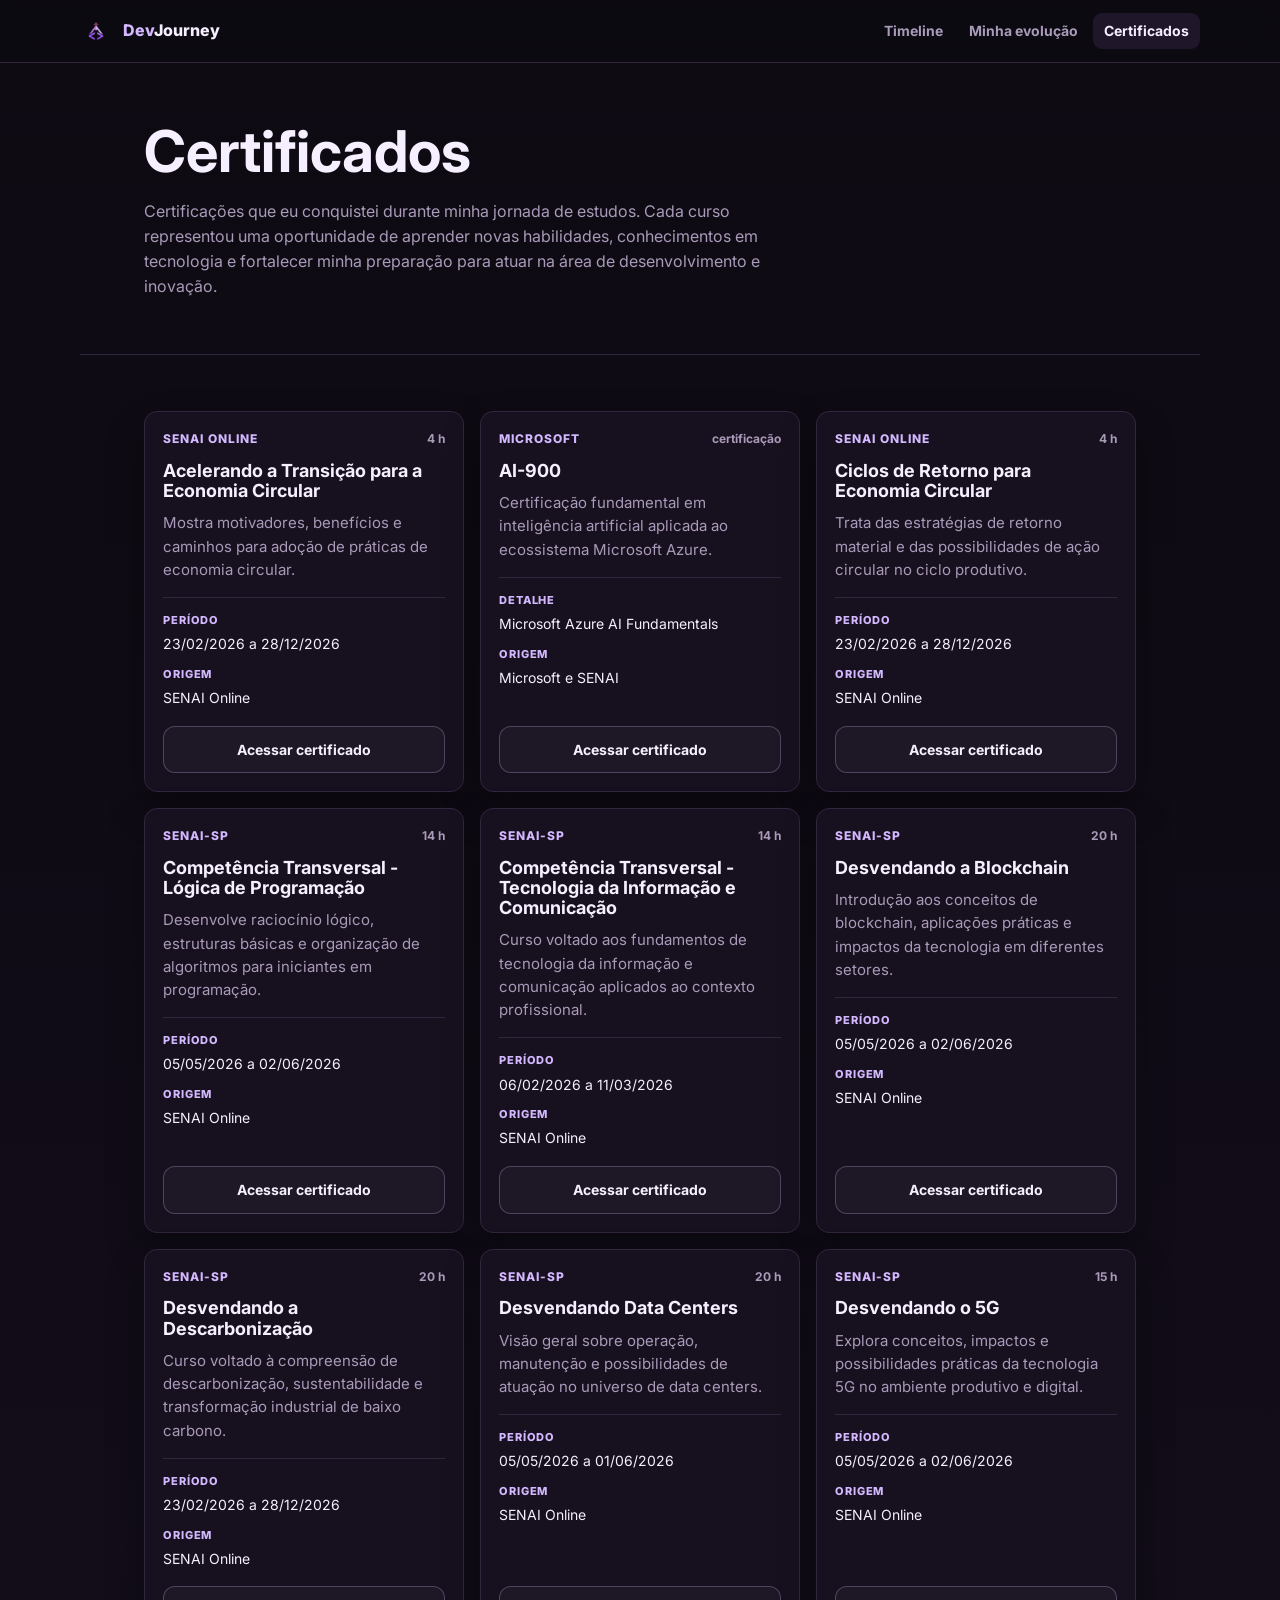
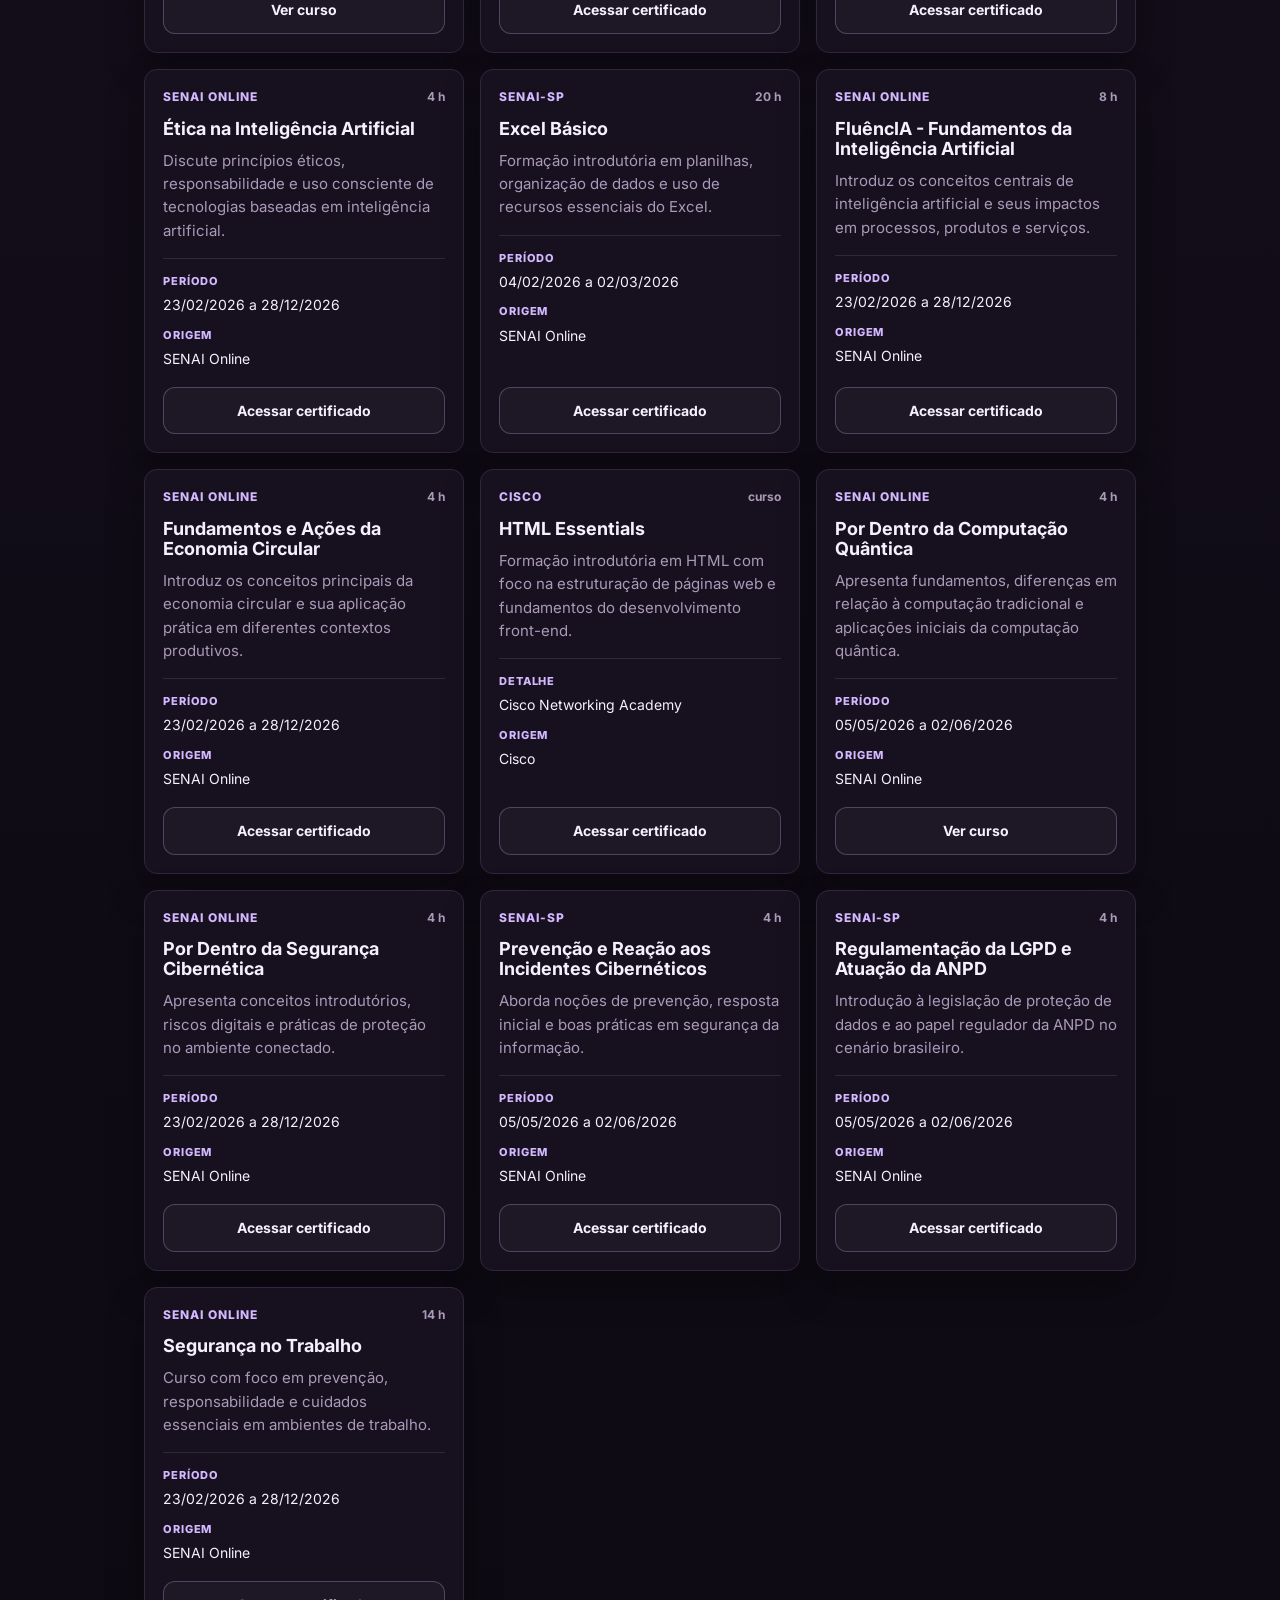
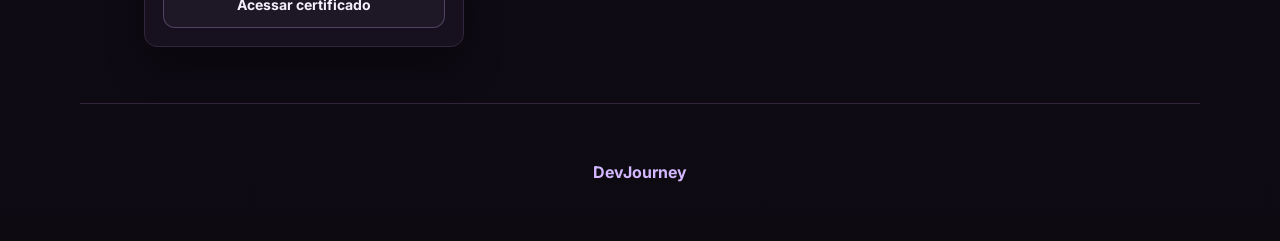
==== certificados.html @ 7c8d6e4e "Adiciona imagens, página de certificados e melhora o css e html no geral" ====
<!doctype html>
<html lang="pt-BR">
  <head>
    <meta charset="UTF-8" />
    <meta name="viewport" content="width=device-width, initial-scale=1.0" />
    <title>Linha do Tempo | Certificados</title>
    <link
      href="https://fonts.googleapis.com/css2?family=Inter:wght@400;500;600;700;800&display=swap"
      rel="stylesheet"
    />
    <link rel="stylesheet" href="style.css" />
  </head>
  <body>
    <header class="barratopo" id="inicio">
      <a class="logomarca" href="index.html">
        <img src="images/logo.ico" alt="" />
        <span><span class="roxinho">Dev</span>Journey</span>
      </a>

      <nav class="navegacaotopo">
        <a href="index.html#timeline">Timeline</a>
        <a href="index.html#evolucao">Minha evolução</a>
        <a href="#certificados" class="ativo">Certificados</a>
      </nav>
    </header>

    <main>
      <section class="secaoabertura">
        <div class="conteudoapertura">
          <h1>Certificados</h1>
          <p>
            Certificações que eu conquistei durante minha jornada de estudos.
            Cada curso representou uma oportunidade de aprender novas
            habilidades, conhecimentos em tecnologia e fortalecer minha
            preparação para atuar na área de desenvolvimento e inovação.
          </p>
        </div>
      </section>

      <section id="certificados" class="secaoconteudo">
        <div class="gradecertificados">
          <article class="cartaocertificado">
            <div class="topocertificado">
              <span>senai online</span>
              <small>4 h</small>
            </div>
            <h3>Acelerando a Transição para a Economia Circular</h3>
            <p>
              Mostra motivadores, benefícios e caminhos para adoção de práticas
              de economia circular.
            </p>
            <ul class="dadoscertificado">
              <li>
                <strong>Período</strong>
                <span>23/02/2026 a 28/12/2026</span>
              </li>
              <li>
                <strong>Origem</strong>
                <span>SENAI Online</span>
              </li>
            </ul>
            <div class="linkcertificado">
              <a
                href="https://www.sp.senai.br/consulta-certificado?qrcode=00065/8335687"
                target="_blank"
                rel="noopener noreferrer"
                >Acessar certificado</a
              >
            </div>
          </article>

          <article class="cartaocertificado cartaodestaque">
            <div class="topocertificado">
              <span>microsoft</span>
              <small>certificação</small>
            </div>
            <h3>AI-900</h3>
            <p>
              Certificação fundamental em inteligência artificial aplicada ao
              ecossistema Microsoft Azure.
            </p>
            <ul class="dadoscertificado">
              <li>
                <strong>Detalhe</strong>
                <span>Microsoft Azure AI Fundamentals</span>
              </li>
              <li>
                <strong>Origem</strong>
                <span>Microsoft e SENAI</span>
              </li>
            </ul>
            <div class="linkcertificado">
              <a
                href="https://www.sp.senai.br/consulta-certificado?qrcode=10326198333/15748539"
                target="_blank"
                rel="noopener noreferrer"
                >Acessar certificado</a
              >
          </article>

          <article class="cartaocertificado">
            <div class="topocertificado">
              <span>senai online</span>
              <small>4 h</small>
            </div>
            <h3>Ciclos de Retorno para Economia Circular</h3>
            <p>
              Trata das estratégias de retorno material e das possibilidades de
              ação circular no ciclo produtivo.
            </p>
            <ul class="dadoscertificado">
              <li>
                <strong>Período</strong>
                <span>23/02/2026 a 28/12/2026</span>
              </li>
              <li>
                <strong>Origem</strong>
                <span>SENAI Online</span>
              </li>
            </ul>
            <div class="linkcertificado">
              <a
                href="https://www.sp.senai.br/consulta-certificado?qrcode=00064/8335687"
                target="_blank"
                rel="noopener noreferrer"
                >Acessar certificado</a
              >
            </div>
          </article>

          <article class="cartaocertificado">
            <div class="topocertificado">
              <span>senai-sp</span>
              <small>14 h</small>
            </div>
            <h3>Competência Transversal - Lógica de Programação</h3>
            <p>
              Desenvolve raciocínio lógico, estruturas básicas e organização de
              algoritmos para iniciantes em programação.
            </p>
            <ul class="dadoscertificado">
              <li>
                <strong>Período</strong>
                <span>05/05/2026 a 02/06/2026</span>
              </li>
              <li>
                <strong>Origem</strong>
                <span>SENAI Online</span>
              </li>
            </ul>
            <div class="linkcertificado">
              <a
                href="https://www.sp.senai.br/consulta-certificado?qrcode=00035907/8335687"
                target="_blank"
                rel="noopener noreferrer"
                >Acessar certificado</a
              >
            </div>
          </article>

          <article class="cartaocertificado">
            <div class="topocertificado">
              <span>senai-sp</span>
              <small>14 h</small>
            </div>
            <h3>
              Competência Transversal - Tecnologia da Informação e Comunicação
            </h3>
            <p>
              Curso voltado aos fundamentos de tecnologia da informação e
              comunicação aplicados ao contexto profissional.
            </p>
            <ul class="dadoscertificado">
              <li>
                <strong>Período</strong>
                <span>06/02/2026 a 11/03/2026</span>
              </li>
              <li>
                <strong>Origem</strong>
                <span>SENAI Online</span>
              </li>
            </ul>
            <div class="linkcertificado">
              <a
                href="https://www.sp.senai.br/consulta-certificado?qrcode=00034713/8335687"
                target="_blank"
                rel="noopener noreferrer"
                >Acessar certificado</a
              >
            </div>
          </article>

          <article class="cartaocertificado">
            <div class="topocertificado">
              <span>senai-sp</span>
              <small>20 h</small>
            </div>
            <h3>Desvendando a Blockchain</h3>
            <p>
              Introdução aos conceitos de blockchain, aplicações práticas e
              impactos da tecnologia em diferentes setores.
            </p>
            <ul class="dadoscertificado">
              <li>
                <strong>Período</strong>
                <span>05/05/2026 a 02/06/2026</span>
              </li>
              <li>
                <strong>Origem</strong>
                <span>SENAI Online</span>
              </li>
            </ul>
            <div class="linkcertificado">
              <a
                href="https://www.sp.senai.br/consulta-certificado?qrcode=00034995/8335687"
                target="_blank"
                rel="noopener noreferrer"
                >Acessar certificado</a
              >
            </div>
          </article>

          <article class="cartaocertificado">
            <div class="topocertificado">
              <span>senai-sp</span>
              <small>20 h</small>
            </div>
            <h3>Desvendando a Descarbonização</h3>
            <p>
              Curso voltado à compreensão de descarbonização, sustentabilidade e
              transformação industrial de baixo carbono.
            </p>
            <ul class="dadoscertificado">
              <li>
                <strong>Período</strong>
                <span>23/02/2026 a 28/12/2026</span>
              </li>
              <li>
                <strong>Origem</strong>
                <span>SENAI Online</span>
              </li>
            </ul>
            <div class="linkcertificado">
              <a
                href="https://www.sp.senai.br/consulta-certificado?qrcode=00068/8335687"
                target="_blank"
                rel="noopener noreferrer"
                >Ver curso</a
              >
            </div>
          </article>

          <article class="cartaocertificado">
            <div class="topocertificado">
              <span>senai-sp</span>
              <small>20 h</small>
            </div>
            <h3>Desvendando Data Centers</h3>
            <p>
              Visão geral sobre operação, manutenção e possibilidades de atuação
              no universo de data centers.
            </p>
            <ul class="dadoscertificado">
              <li>
                <strong>Período</strong>
                <span>05/05/2026 a 01/06/2026</span>
              </li>
              <li>
                <strong>Origem</strong>
                <span>SENAI Online</span>
              </li>
            </ul>
            <div class="linkcertificado">
              <a
                href="https://www.sp.senai.br/consulta-certificado?qrcode=00048225/8335687"
                target="_blank"
                rel="noopener noreferrer"
                >Acessar certificado</a
              >
            </div>
          </article>

          <article class="cartaocertificado">
            <div class="topocertificado">
              <span>senai-sp</span>
              <small>15 h</small>
            </div>
            <h3>Desvendando o 5G</h3>
            <p>
              Explora conceitos, impactos e possibilidades práticas da
              tecnologia 5G no ambiente produtivo e digital.
            </p>
            <ul class="dadoscertificado">
              <li>
                <strong>Período</strong>
                <span>05/05/2026 a 02/06/2026</span>
              </li>
              <li>
                <strong>Origem</strong>
                <span>SENAI Online</span>
              </li>
            </ul>
            <div class="linkcertificado">
              <a
                href="https://www.sp.senai.br/consulta-certificado?qrcode=00036021/8335687"
                target="_blank"
                rel="noopener noreferrer"
                >Acessar certificado</a
              >
            </div>
          </article>

          <article class="cartaocertificado">
            <div class="topocertificado">
              <span>senai online</span>
              <small>4 h</small>
            </div>
            <h3>Ética na Inteligência Artificial</h3>
            <p>
              Discute princípios éticos, responsabilidade e uso consciente de
              tecnologias baseadas em inteligência artificial.
            </p>
            <ul class="dadoscertificado">
              <li>
                <strong>Período</strong>
                <span>23/02/2026 a 28/12/2026</span>
              </li>
              <li>
                <strong>Origem</strong>
                <span>SENAI Online</span>
              </li>
            </ul>
            <div class="linkcertificado">
              <a
                href="https://www.sp.senai.br/consulta-certificado?qrcode=00054/8335687"
                target="_blank"
                rel="noopener noreferrer"
                >Acessar certificado</a
              >
            </div>
          </article>

          <article class="cartaocertificado">
            <div class="topocertificado">
              <span>senai-sp</span>
              <small>20 h</small>
            </div>
            <h3>Excel Básico</h3>
            <p>
              Formação introdutória em planilhas, organização de dados e uso de
              recursos essenciais do Excel.
            </p>
            <ul class="dadoscertificado">
              <li>
                <strong>Período</strong>
                <span>04/02/2026 a 02/03/2026</span>
              </li>
              <li>
                <strong>Origem</strong>
                <span>SENAI Online</span>
              </li>
            </ul>
            <div class="linkcertificado">
              <a
                href="https://www.sp.senai.br/consulta-certificado?qrcode=00035481/8335687"
                target="_blank"
                rel="noopener noreferrer"
                >Acessar certificado</a
              >
            </div>
          </article>

          <article class="cartaocertificado">
            <div class="topocertificado">
              <span>senai online</span>
              <small>8 h</small>
            </div>
            <h3>FluêncIA - Fundamentos da Inteligência Artificial</h3>
            <p>
              Introduz os conceitos centrais de inteligência artificial e seus
              impactos em processos, produtos e serviços.
            </p>
            <ul class="dadoscertificado">
              <li>
                <strong>Período</strong>
                <span>23/02/2026 a 28/12/2026</span>
              </li>
              <li>
                <strong>Origem</strong>
                <span>SENAI Online</span>
              </li>
            </ul>
            <div class="linkcertificado">
              <a
                href="https://www.sp.senai.br/consulta-certificado?qrcode=00052/8335687"
                target="_blank"
                rel="noopener noreferrer"
                >Acessar certificado</a
              >
            </div>
          </article>

          <article class="cartaocertificado">
            <div class="topocertificado">
              <span>senai online</span>
              <small>4 h</small>
            </div>
            <h3>Fundamentos e Ações da Economia Circular</h3>
            <p>
              Introduz os conceitos principais da economia circular e sua
              aplicação prática em diferentes contextos produtivos.
            </p>
            <ul class="dadoscertificado">
              <li>
                <strong>Período</strong>
                <span>23/02/2026 a 28/12/2026</span>
              </li>
              <li>
                <strong>Origem</strong>
                <span>SENAI Online</span>
              </li>
            </ul>
            <div class="linkcertificado">
              <a
                href="https://www.sp.senai.br/consulta-certificado?qrcode=00063/8335687"
                target="_blank"
                rel="noopener noreferrer"
                >Acessar certificado</a
              >
            </div>
          </article>

          <article class="cartaocertificado">
            <div class="topocertificado">
              <span>cisco</span>
              <small>curso</small>
            </div>
            <h3>HTML Essentials</h3>
            <p>
              Formação introdutória em HTML com foco na estruturação de páginas
              web e fundamentos do desenvolvimento front-end.
            </p>
            <ul class="dadoscertificado">
              <li>
                <strong>Detalhe</strong>
                <span>Cisco Networking Academy</span>
              </li>
              <li>
                <strong>Origem</strong>
                <span>Cisco</span>
              </li>
            </ul>            <div class="linkcertificado">
              <a
                href="https://www.netacad.com/certificates/?issuanceId=5aaa1f8b-2145-40b4-9dee-64ac77c06180"
                target="_blank"
                rel="noopener noreferrer"
                >Acessar certificado</a
              >
          </article>

          <article class="cartaocertificado">
            <div class="topocertificado">
              <span>senai online</span>
              <small>4 h</small>
            </div>
            <h3>Por Dentro da Computação Quântica</h3>
            <p>
              Apresenta fundamentos, diferenças em relação à computação
              tradicional e aplicações iniciais da computação quântica.
            </p>
            <ul class="dadoscertificado">
              <li>
                <strong>Período</strong>
                <span>05/05/2026 a 02/06/2026</span>
              </li>
              <li>
                <strong>Origem</strong>
                <span>SENAI Online</span>
              </li>
            </ul>
            <div class="linkcertificado">
              <a
                href="https://www.sp.senai.br/consulta-certificado?qrcode=00039918/8335687"
                target="_blank"
                rel="noopener noreferrer"
                >Ver curso</a
              >
            </div>
          </article>

          <article class="cartaocertificado">
            <div class="topocertificado">
              <span>senai online</span>
              <small>4 h</small>
            </div>
            <h3>Por Dentro da Segurança Cibernética</h3>
            <p>
              Apresenta conceitos introdutórios, riscos digitais e práticas de
              proteção no ambiente conectado.
            </p>
            <ul class="dadoscertificado">
              <li>
                <strong>Período</strong>
                <span>23/02/2026 a 28/12/2026</span>
              </li>
              <li>
                <strong>Origem</strong>
                <span>SENAI Online</span>
              </li>
            </ul>
            <div class="linkcertificado">
              <a
                href="https://www.sp.senai.br/consulta-certificado?qrcode=00055/8335687"
                target="_blank"
                rel="noopener noreferrer"
                >Acessar certificado</a
              >
            </div>
          </article>

          <article class="cartaocertificado">
            <div class="topocertificado">
              <span>senai-sp</span>
              <small>4 h</small>
            </div>
            <h3>Prevenção e Reação aos Incidentes Cibernéticos</h3>
            <p>
              Aborda noções de prevenção, resposta inicial e boas práticas em
              segurança da informação.
            </p>
            <ul class="dadoscertificado">
              <li>
                <strong>Período</strong>
                <span>05/05/2026 a 02/06/2026</span>
              </li>
              <li>
                <strong>Origem</strong>
                <span>SENAI Online</span>
              </li>
            </ul>
            <div class="linkcertificado">
              <a
                href="https://www.sp.senai.br/consulta-certificado?qrcode=00042654/8335687"
                target="_blank"
                rel="noopener noreferrer"
                >Acessar certificado</a
              >
            </div>
          </article>

          <article class="cartaocertificado">
            <div class="topocertificado">
              <span>senai-sp</span>
              <small>4 h</small>
            </div>
            <h3>Regulamentação da LGPD e Atuação da ANPD</h3>
            <p>
              Introdução à legislação de proteção de dados e ao papel regulador
              da ANPD no cenário brasileiro.
            </p>
            <ul class="dadoscertificado">
              <li>
                <strong>Período</strong>
                <span>05/05/2026 a 02/06/2026</span>
              </li>
              <li>
                <strong>Origem</strong>
                <span>SENAI Online</span>
              </li>
            </ul>
            <div class="linkcertificado">
              <a
                href="https://www.sp.senai.br/consulta-certificado?qrcode=00042680/8335687"
                target="_blank"
                rel="noopener noreferrer"
                >Acessar certificado</a
              >
            </div>
          </article>

          <article class="cartaocertificado">
            <div class="topocertificado">
              <span>senai online</span>
              <small>14 h</small>
            </div>
            <h3>Segurança no Trabalho</h3>
            <p>
              Curso com foco em prevenção, responsabilidade e cuidados
              essenciais em ambientes de trabalho.
            </p>
            <ul class="dadoscertificado">
              <li>
                <strong>Período</strong>
                <span>23/02/2026 a 28/12/2026</span>
              </li>
              <li>
                <strong>Origem</strong>
                <span>SENAI Online</span>
              </li>
            </ul>
            <div class="linkcertificado">
              <a
                href="https://www.sp.senai.br/consulta-certificado?qrcode=00051/8335687"
                target="_blank"
                rel="noopener noreferrer"
                >Acessar certificado</a
              >
            </div>
          </article>
        </div>
      </section>
    </main>

    <footer class="rodape">
      <strong>DevJourney</strong>
    </footer>
  </body>
</html>
---- style.css ----
:root {
  --fundo: #0d0a12;
  --painel: #17111f;
  --painel-2: #1f1729;
  --borda: #32263f;
  --texto: #f5efff;
  --fraco: #a99ab9;
  --roxo: #9f5cff;
  --lilas: #d3b7ff;
  --rosa: #d94c91;
  --sombra: 0 18px 38px #00000055;
  --largura: 1120px;
}

* {
  box-sizing: border-box;
  margin: 0;
  padding: 0;
}

html {
  scroll-behavior: smooth;
}

body {
  background: linear-gradient(180deg, #0d0a12, #120d19 45%, #0d0a12);
  color: var(--texto);
  font-family: Inter, Arial, sans-serif;
  line-height: 1.55;
}

img {
  display: block;
  max-width: 100%;
}

.roxinho {
  color: var(--lilas);
}

a {
  color: inherit;
  text-decoration: none;
}

.barratopo {
  position: sticky;
  top: 0;
  z-index: 20;
  display: flex;
  justify-content: space-between;
  align-items: center;
  gap: 16px;
  padding: 13px max(72px, calc((100vw - var(--largura)) / 2));
  background: #0d0a12e6;
  border-bottom: 1px solid var(--borda);
  backdrop-filter: blur(12px);
}

.logomarca,
.navegacaotopo {
  display: flex;
  align-items: center;
}

.logomarca {
  gap: 11px;
  font-weight: 800;
}

.logomarca img {
  width: 32px;
  border-radius: 9px;
}

.marcaplaceholder {
  width: 32px;
  height: 32px;
  border-radius: 9px;
  display: grid;
  place-items: center;
  background: linear-gradient(135deg, var(--roxo), var(--rosa));
  color: var(--texto);
  font-size: 12px;
  font-weight: 800;
}

.navegacaotopo {
  gap: 4px;
}

.navegacaotopo a {
  color: var(--fraco);
  font-size: 14px;
  font-weight: 700;
  padding: 7px 11px;
  border-radius: 9px;
}

.navegacaotopo a:hover,
.navegacaotopo a.ativo {
  color: var(--texto);
  background: var(--painel-2);
}

.secaoabertura,
.secaoconteudo,
.rodape {
  max-width: var(--largura);
  margin: 0 auto;
  padding: 56px 5vw;
}

.secaoabertura {
  border-bottom: 1px solid var(--borda);
}

.etiqueta {
  color: var(--lilas);
  font-size: 12px;
  font-weight: 800;
  letter-spacing: 0.12em;
  text-transform: uppercase;
  margin-bottom: 12px;
}

h1,
h2,
h3 {
  line-height: 1.12;
}

h1 {
  max-width: 14ch;
  font-size: clamp(32px, 4.5vw, 58px);
  margin-bottom: 16px;
  animation: entrar-lado 0.65s ease both;
}

h2 {
  font-size: clamp(26px, 3vw, 37px);
}

.secaoabertura p:not(.etiqueta) {
  max-width: 640px;
  color: var(--fraco);
  animation: entrar-baixo 0.7s ease 0.1s both;
}

.cabecalhosecao {
  margin-bottom: 26px;
}

.divisorsecao {
  border: 0;
  height: 1px;
  margin-top: 14px;
  background: linear-gradient(90deg, transparent, var(--borda), transparent);
}

.trilhaprojetos {
  --cards: 18;
  --card: 272px;
  --gap: 14px;
  --ponto: 8px;
  position: relative;
  display: grid;
  grid-auto-flow: column;
  grid-auto-columns: var(--card);
  gap: var(--gap);
  overflow-x: auto;
  padding: 58px 3px 16px;
  scroll-snap-type: x mandatory;
  scrollbar-color: var(--roxo) #21182b;
}

.trilhaprojetos::before {
  content: "";
  position: absolute;
  top: 22px;
  left: calc(3px + 16px + var(--ponto));
  width: calc((var(--cards) - 1) * (var(--card) + var(--gap)));
  height: 3px;
  border-radius: 99px;
  background: linear-gradient(90deg, var(--roxo), var(--lilas), var(--rosa));
  animation:
    revelar-linha 7s ease both,
    entrar-baixo 0.55s ease both;
}

.cartaoprojeto {
  position: relative;
  min-height: 216px;
  padding: 16px;
  background: var(--painel);
  border: 1px solid var(--borda);
  border-radius: 13px;
  box-shadow: var(--sombra);
  scroll-snap-align: start;
  transition:
    transform 0.2s ease,
    border-color 0.2s ease,
    background 0.2s ease;
  animation: entrar-baixo 0.55s ease both;
}

.cartaoprojeto::before {
  content: "";
  position: absolute;
  top: -44px;
  left: 16px;
  width: 16px;
  height: 16px;
  border-radius: 50%;
  background: var(--lilas);
  box-shadow: 0 0 0 7px #9f5cff33;
  animation: pulso 2s ease-in-out infinite;
}

.cartaoprojeto:hover {
  transform: translateY(-4px);
  border-color: #68458f;
  background: var(--painel-2);
}

.cartaoprojeto span {
  color: var(--lilas);
  font-size: 13px;
  font-weight: 800;
}

.cartaoprojeto small {
  float: right;
  color: var(--fraco);
  font-size: 11px;
  font-weight: 800;
  letter-spacing: 0.08em;
  text-transform: uppercase;
}

.cartaoprojeto h3 {
  clear: both;
  min-height: 52px;
  margin: 14px 0 13px;
  font-size: 17px;
}

.cartaoprojeto p {
  color: var(--fraco);
  font-size: 15px;
}

.cartaodestaque {
  background: #231735;
  border-color: #68458f;
}

.cartaoatual::before {
  background: var(--rosa);
  box-shadow: 0 0 0 7px #d94c9133;
}

.cartaoatual::after {
  content: "AGORA";
  position: absolute;
  top: -47px;
  left: calc(16px + var(--ponto) * 2 + 6px);
  font-size: 10px;
  font-weight: 800;
  color: var(--rosa);
  white-space: nowrap;
}

.areaevolucao {
  display: grid;
  gap: 16px;
}

.painelevolucao {
  background: var(--painel);
  border: 1px solid var(--borda);
  border-radius: 13px;
  padding: 19px;
  box-shadow: var(--sombra);
  transition:
    transform 0.2s ease,
    border-color 0.2s ease;
}

.painelevolucao:hover {
  transform: translateY(-4px);
  border-color: #68458f;
}

.painelevolucao img {
  width: 32px;
  height: 32px;
  object-fit: contain;
  margin-bottom: 14px;
}

.painelevolucao h3 {
  margin-bottom: 10px;
}

.painelevolucao p,
.rodape span {
  color: var(--fraco);
  font-size: 15px;
}

.rodape {
  display: flex;
  justify-content: space-between;
  gap: 16px;
  text-align: center;
  justify-content: center;
  border-top: 1px solid var(--borda);
}

.rodape strong {
  color: var(--lilas);
}

.arearesumo {
  display: grid;
  grid-template-columns: repeat(2, minmax(0, 1fr));
  gap: 16px;
  margin-top: 28px;
}

.painelresumo {
  background: var(--painel);
  border: 1px solid var(--borda);
  border-radius: 13px;
  padding: 19px;
  box-shadow: var(--sombra);
  animation: entrar-baixo 0.55s ease both;
}

.painelresumo strong {
  display: block;
  margin-bottom: 6px;
  color: var(--texto);
  font-size: 28px;
  line-height: 1;
}

.painelresumo span {
  color: var(--fraco);
  font-size: 14px;
}

.gradecertificados {
  display: grid;
  grid-template-columns: repeat(3, minmax(0, 1fr));
  gap: 16px;
}

.cartaocertificado {
  position: relative;
  min-height: 100%;
  display: flex;
  flex-direction: column;
  padding: 18px;
  background: var(--painel);
  border: 1px solid var(--borda);
  border-radius: 13px;
  box-shadow: var(--sombra);
  transition:
    transform 0.2s ease,
    border-color 0.2s ease,
    background 0.2s ease;
  animation: entrar-baixo 0.55s ease both;
}

.cartaocertificado:hover {
  transform: translateY(-4px);
  border-color: #68458f;
  background: var(--painel-2);
}

.topocertificado {
  display: flex;
  justify-content: space-between;
  align-items: flex-start;
  gap: 10px;
  margin-bottom: 12px;
}

.topocertificado span {
  color: var(--lilas);
  font-size: 12px;
  font-weight: 800;
  letter-spacing: 0.08em;
  text-transform: uppercase;
}

.topocertificado small {
  color: var(--fraco);
  font-size: 12px;
  font-weight: 700;
  white-space: nowrap;
}

.cartaocertificado h3 {
  min-height: auto;
  margin: 0 0 10px;
  font-size: 18px;
}

.cartaocertificado p {
  color: var(--fraco);
  font-size: 15px;
}

.dadoscertificado {
  display: grid;
  gap: 10px;
  margin-top: 16px;
  padding-top: 14px;
  border-top: 1px solid var(--borda);
}

.dadoscertificado li {
  list-style: none;
}

.dadoscertificado strong {
  display: block;
  margin-bottom: 2px;
  color: var(--lilas);
  font-size: 11px;
  font-weight: 800;
  letter-spacing: 0.08em;
  text-transform: uppercase;
}

.dadoscertificado span {
  color: var(--texto);
  font-size: 14px;
}

.linkcertificado {
  margin-top: auto;
  padding-top: 16px;
}

.linkcertificado a {
  display: inline-flex;
  align-items: center;
  justify-content: center;
  width: 100%;
  padding: 12px 16px;
  border-radius: 12px;
  border: 1px solid rgba(211, 183, 255, 0.28);
  background: rgba(255, 255, 255, 0.03);
  color: var(--texto);
  font-size: 14px;
  font-weight: 700;
  transition:
    border-color 0.2s ease,
    background 0.2s ease,
    color 0.2s ease;
}

.linkcertificado a:hover {
  border-color: rgba(211, 183, 255, 0.6);
  background: rgba(159, 92, 255, 0.16);
  color: #fff;
}

@keyframes entrar-baixo {
  from {
    opacity: 0;
    transform: translateY(13px);
  }
}

@keyframes entrar-lado {
  from {
    opacity: 0;
    transform: translateX(-16px);
  }
}

@keyframes revelar-linha {
  from {
    clip-path: inset(0 100% 0 0);
  }
  to {
    clip-path: inset(0 0 0 0);
  }
}

@keyframes pulso {
  50% {
    box-shadow: 0 0 0 12px #9f5cff12;
  }
}

@media (max-width: 1023px) {
  .trilhaprojetos {
    --card: 256px;
  }

  .arearesumo,
  .gradecertificados {
    grid-template-columns: repeat(2, minmax(0, 1fr));
  }
}

@media (max-width: 767px) {
  .barratopo {
    align-items: flex-start;
    flex-direction: column;
  }

  .navegacaotopo {
    flex-wrap: wrap;
  }

  .secaoabertura,
  .secaoconteudo,
  .rodape {
    padding: 45px 5vw;
  }

  .rodape {
    flex-direction: column;
  }

  .trilhaprojetos {
    --card: 1171px;
  }

  .arearesumo,
  .gradecertificados {
    grid-template-columns: 1fr;
  }

  .topocertificado {
    flex-direction: column;
  }
}
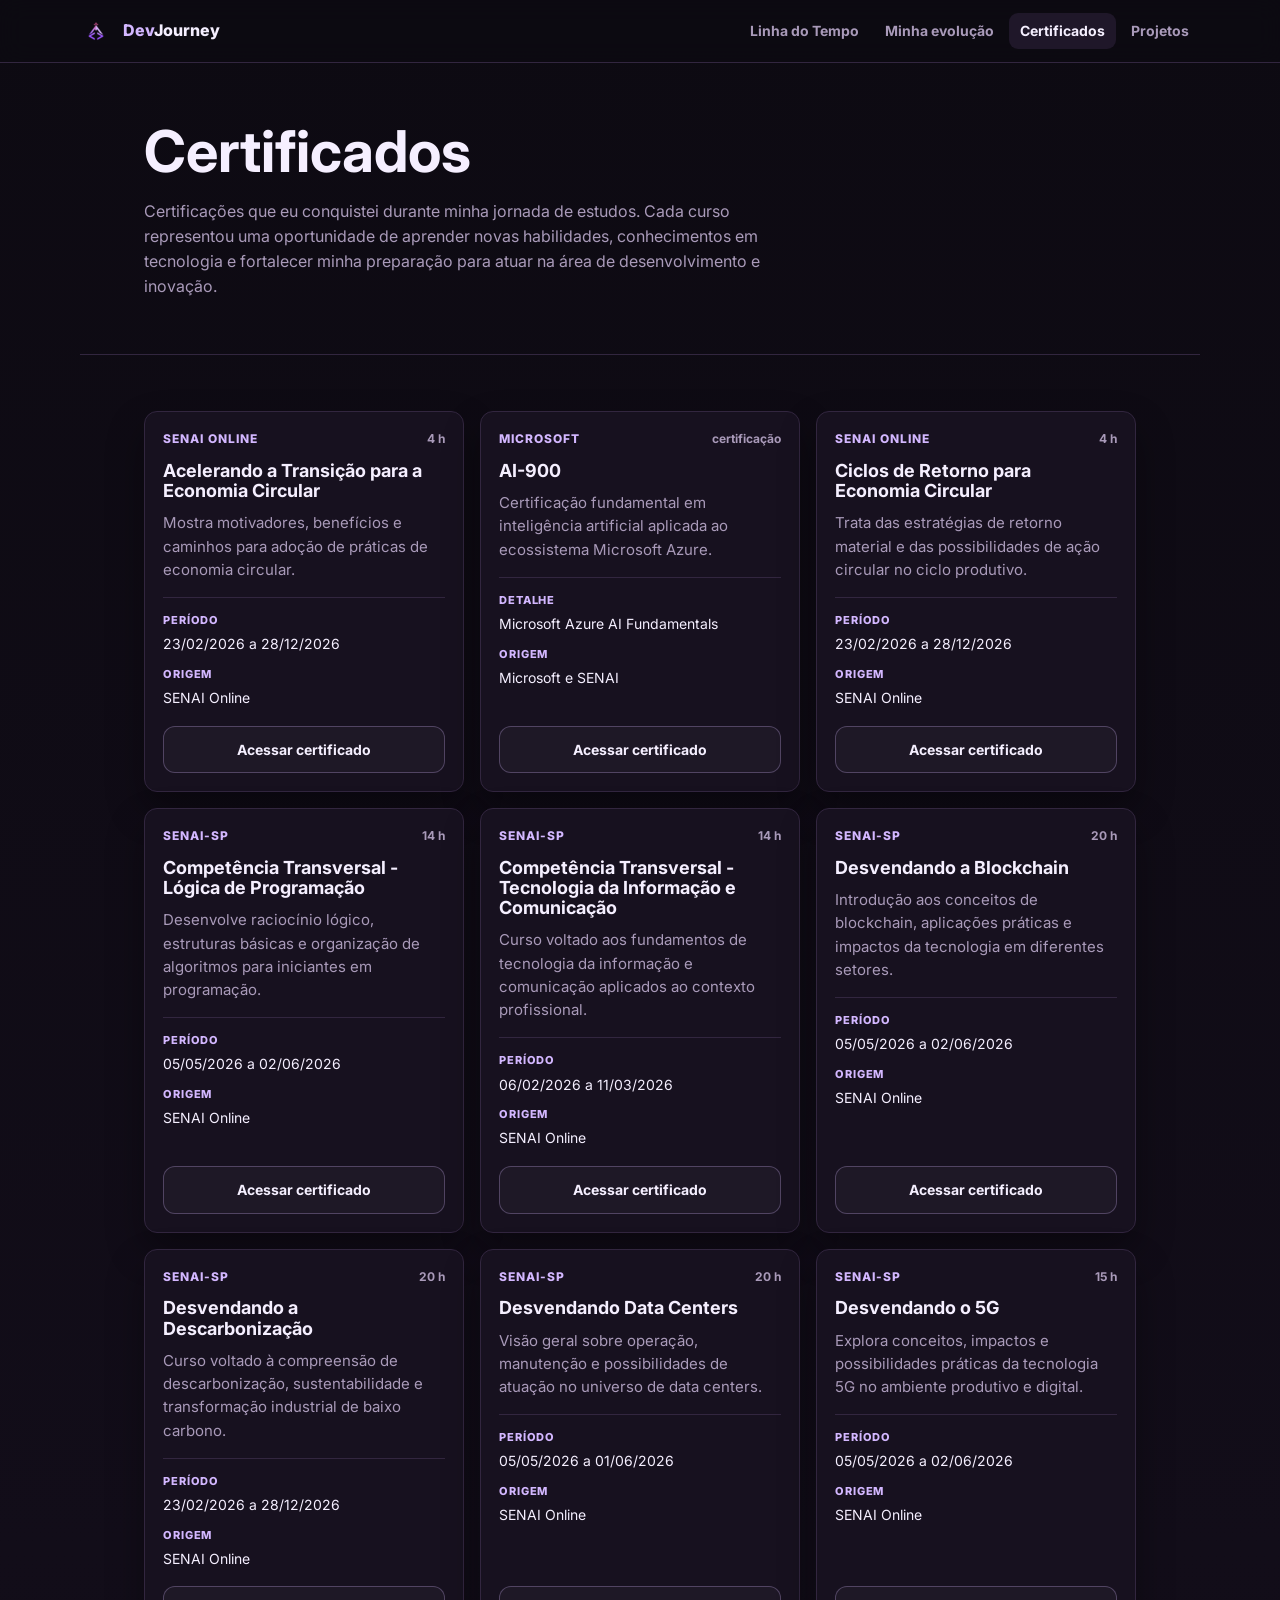
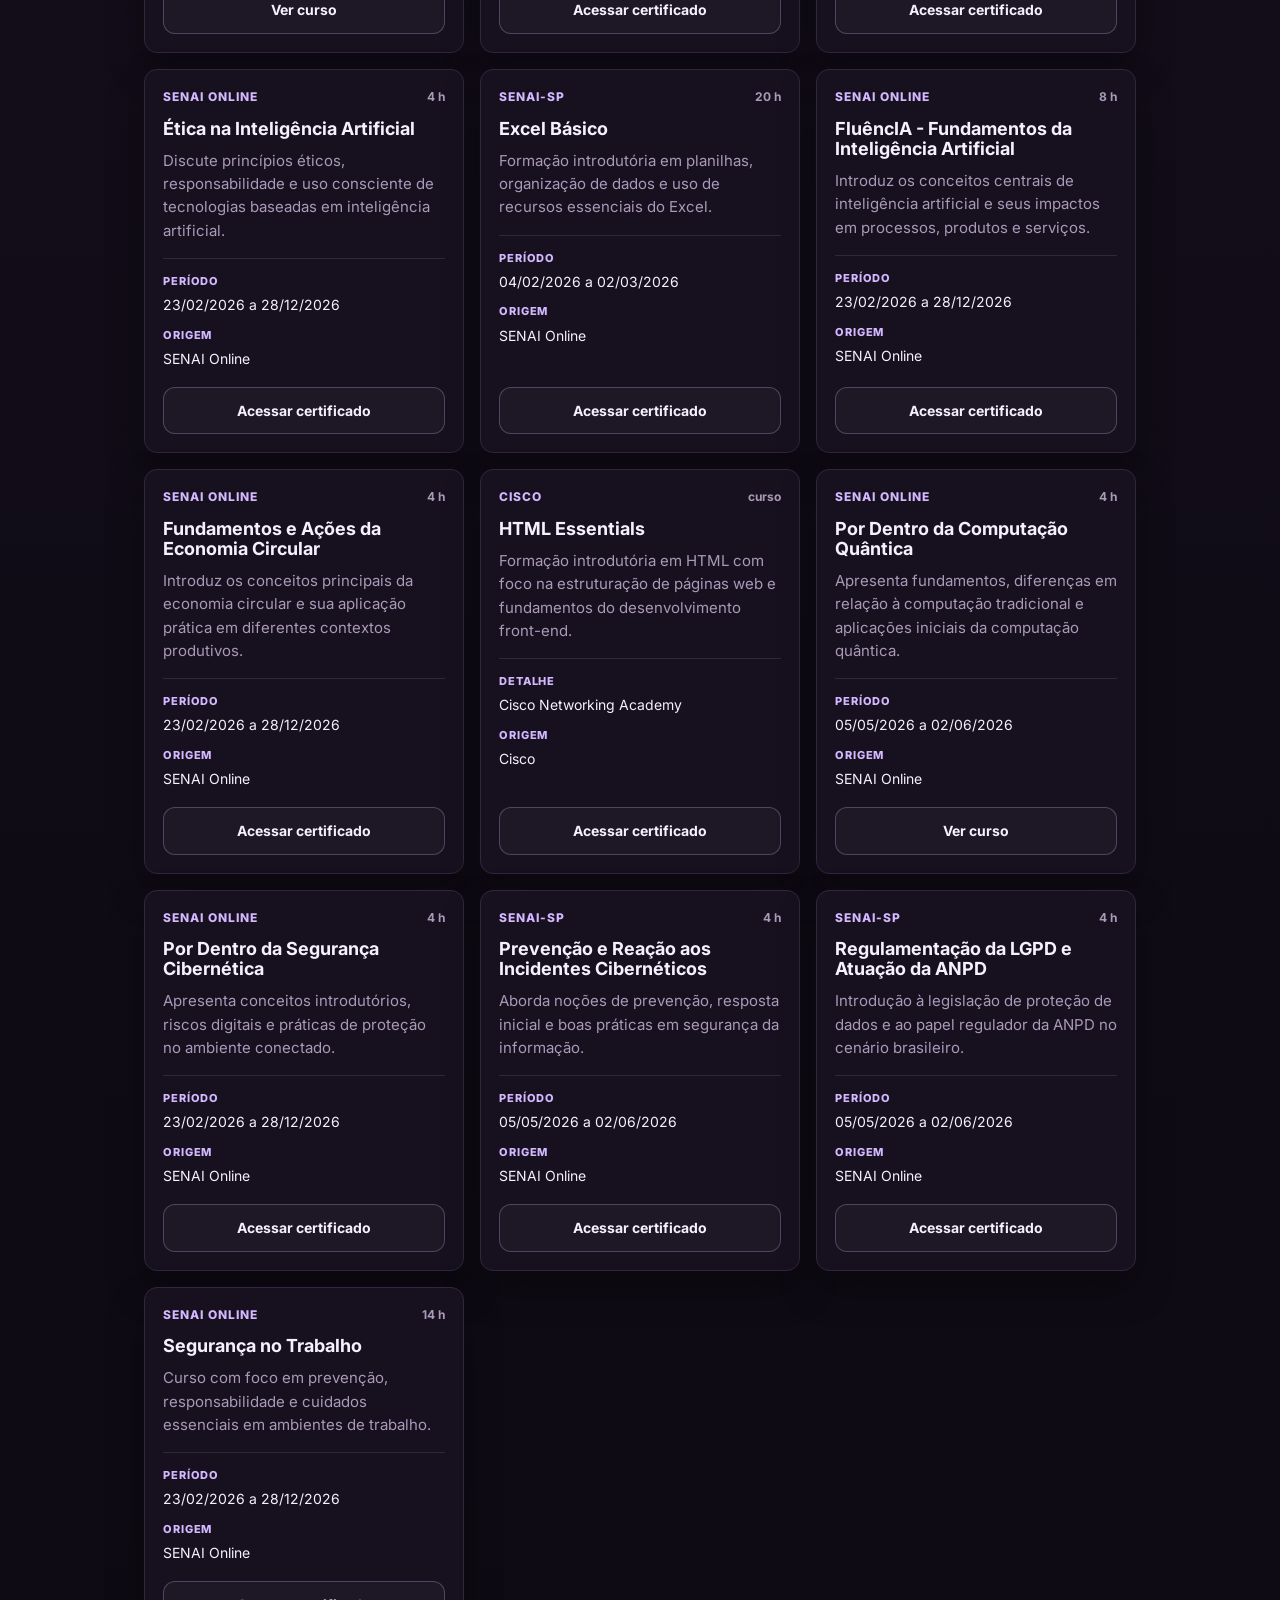
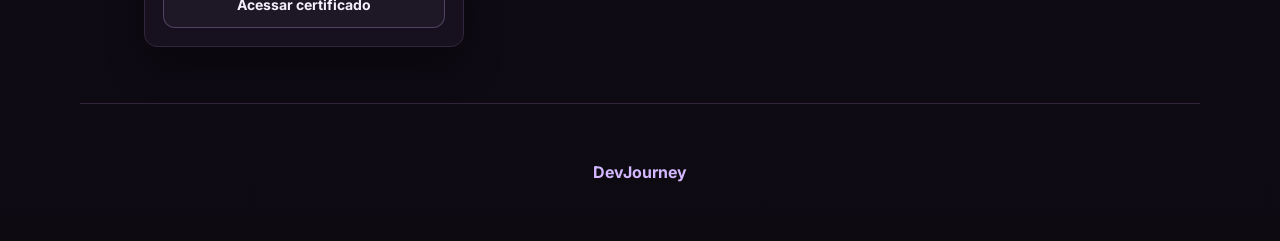
==== commit 8a9fd3fb: "adiciona seção de projetos" ====
--- a/certificados.html
+++ b/certificados.html
@@ -18,9 +18,10 @@
       </a>
 
       <nav class="navegacaotopo">
-        <a href="index.html#timeline">Timeline</a>
+        <a href="index.html#timeline">Linha do Tempo</a>
         <a href="index.html#evolucao">Minha evolução</a>
         <a href="#certificados" class="ativo">Certificados</a>
+        <a href="projetos.html">Projetos</a>
       </nav>
     </header>
 
@@ -612,7 +613,7 @@
     </main>
 
     <footer class="rodape">
-      <strong>DevJourney</strong>
+      <strong><a href="#">DevJourney</a></strong>
     </footer>
   </body>
 </html>
--- a/style.css
+++ b/style.css
@@ -378,6 +378,21 @@
   transform: translateY(-4px);
   border-color: #68458f;
   background: var(--painel-2);
+}
+
+.imagemprojeto {
+  margin: -18px -18px 14px;
+  aspect-ratio: 16 / 9;
+  overflow: hidden;
+  border-radius: 13px 13px 0 0;
+  background: var(--painel-2);
+  border-bottom: 1px solid var(--borda);
+}
+
+.imagemprojeto img {
+  width: 100%;
+  height: 100%;
+  object-fit: cover;
 }
 
 .topocertificado {
@@ -512,12 +527,35 @@
 
 @media (max-width: 767px) {
   .barratopo {
-    align-items: flex-start;
     flex-direction: column;
+    align-items: center;
+    gap: 10px;
+    padding: 12px 5vw;
+  }
+
+  .logomarca img {
+    display: none;
+  }
+
+  .logomarca {
+    display: none;
   }
 
   .navegacaotopo {
+    width: 100%;
+    justify-content: center;
     flex-wrap: wrap;
+    gap: 4px;
+  }
+
+  .navegacaotopo a {
+    font-size: 12px;
+    padding: 6px 9px;
+  }
+
+  .evolucao {
+    display: none;
+    font-size: 0px;
   }
 
   .secaoabertura,
@@ -531,7 +569,8 @@
   }
 
   .trilhaprojetos {
-    --card: 1171px;
+    --card: 85vw;
+    --gap: 10px;
   }
 
   .arearesumo,
